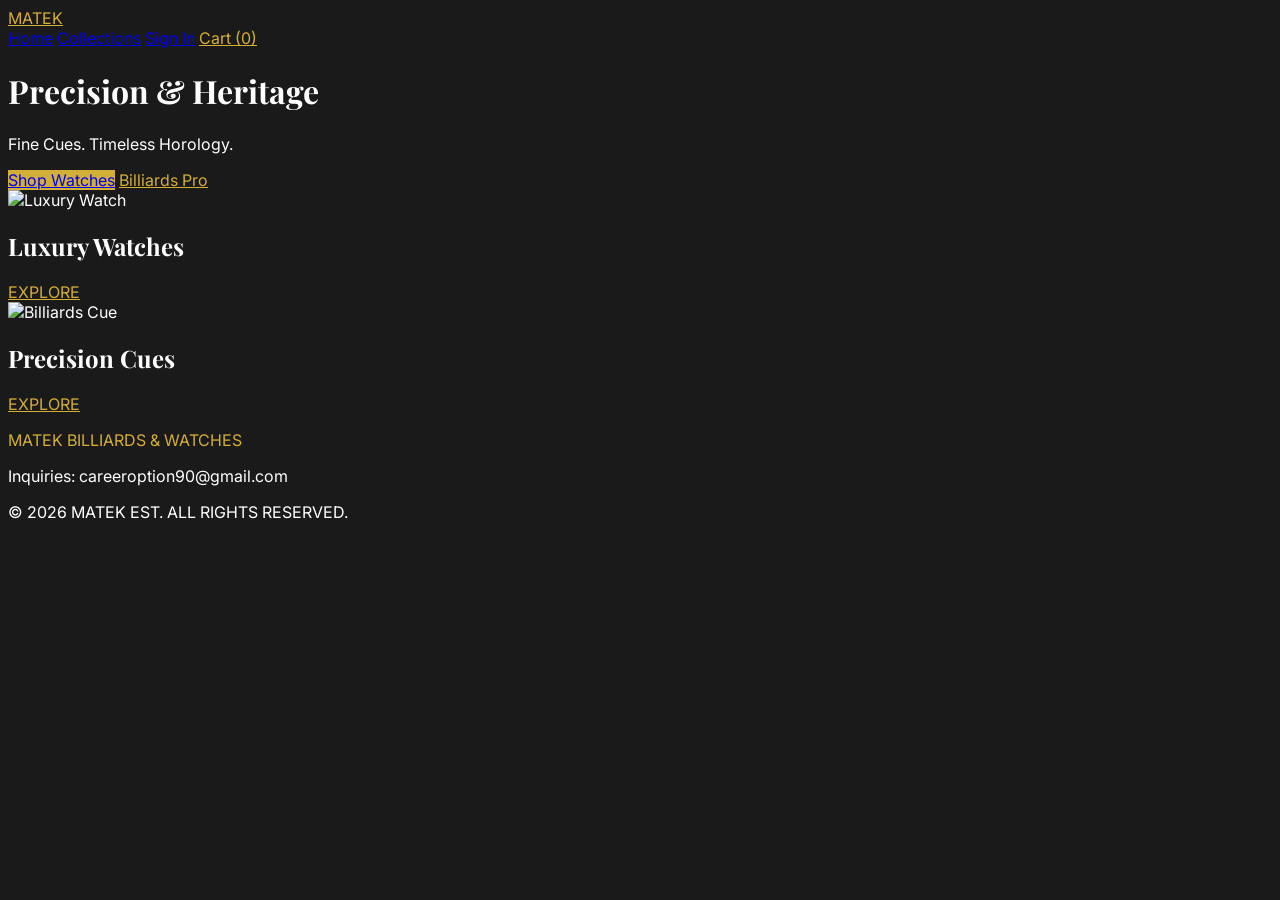
==== index.html @ eac7ac08 "Create index.html" ====
<!DOCTYPE html>
<html lang="en">
<head>
    <meta charset="UTF-8">
    <meta name="viewport" content="width=device-width, initial-scale=1.0">
    <title>Matek Billiards & Watches | Precision Excellence</title>
    <script src="https://cdn.tailwindcss.com"></script>
    <link href="https://fonts.googleapis.com/css2?family=Playfair+Display:wght@700&family=Inter:wght@300;400&display=swap" rel="stylesheet">
    <style>
        body { font-family: 'Inter', sans-serif; background-color: #1a1a1a; color: white; }
        h1, h2, h3 { font-family: 'Playfair Display', serif; }
        .gold-text { color: #D4AF37; }
        .gold-bg { background-color: #D4AF37; }
        .border-gold { border-color: #D4AF37; }
    </style>
</head>
<body>
    <nav class="p-6 border-b border-gray-800 flex justify-between items-center bg-[#1a1a1a] sticky top-0 z-50">
        <a href="index.html" class="text-2xl font-bold gold-text tracking-widest">MATEK</a>
        <div class="space-x-8 uppercase text-xs tracking-widest">
            <a href="index.html" class="hover:text-[#D4AF37]">Home</a>
            <a href="product.html" class="hover:text-[#D4AF37]">Collections</a>
            <a href="login.html" class="hover:text-[#D4AF37]">Sign In</a>
            <a href="cart.html" class="gold-text underline">Cart (0)</a>
        </div>
    </nav>

    <header class="relative h-[80vh] flex items-center justify-center text-center px-4">
        <div class="z-10">
            <h1 class="text-5xl md:text-7xl mb-4">Precision & Heritage</h1>
            <p class="text-gray-400 max-w-xl mx-auto mb-8 uppercase tracking-widest text-sm">Fine Cues. Timeless Horology.</p>
            <div class="flex gap-4 justify-center">
                <a href="product.html" class="gold-bg text-black px-8 py-3 font-bold hover:bg-yellow-600 transition">Shop Watches</a>
                <a href="#" class="border border-gold gold-text px-8 py-3 font-bold hover:bg-[#D4AF37] hover:text-black transition">Billiards Pro</a>
            </div>
        </div>
    </header>

    <section class="grid md:grid-cols-2 gap-4 p-4">
        <div class="h-[500px] bg-gray-900 flex items-end p-10 relative overflow-hidden group">
            <img src="https://images.unsplash.com/photo-1523275335684-37898b6baf30?auto=format&fit=crop&q=80&w=800" class="absolute inset-0 w-full h-full object-cover opacity-50 group-hover:scale-105 transition duration-700" alt="Luxury Watch">
            <div class="relative z-10">
                <h2 class="text-3xl mb-2">Luxury Watches</h2>
                <a href="product.html" class="text-xs gold-text border-b border-gold">EXPLORE</a>
            </div>
        </div>
        <div class="h-[500px] bg-gray-900 flex items-end p-10 relative overflow-hidden group">
            <img src="https://images.unsplash.com/photo-1544256220-410a56e077a7?auto=format&fit=crop&q=80&w=800" class="absolute inset-0 w-full h-full object-cover opacity-50 group-hover:scale-105 transition duration-700" alt="Billiards Cue">
            <div class="relative z-10">
                <h2 class="text-3xl mb-2">Precision Cues</h2>
                <a href="#" class="text-xs gold-text border-b border-gold">EXPLORE</a>
            </div>
        </div>
    </section>

    <footer class="p-20 border-t border-gray-800 text-center">
        <p class="gold-text mb-4 tracking-widest">MATEK BILLIARDS & WATCHES</p>
        <p class="text-gray-500 text-sm">Inquiries: careeroption90@gmail.com</p>
        <p class="text-gray-600 text-[10px] mt-10">© 2026 MATEK EST. ALL RIGHTS RESERVED.</p>
    </footer>
</body>
</html>
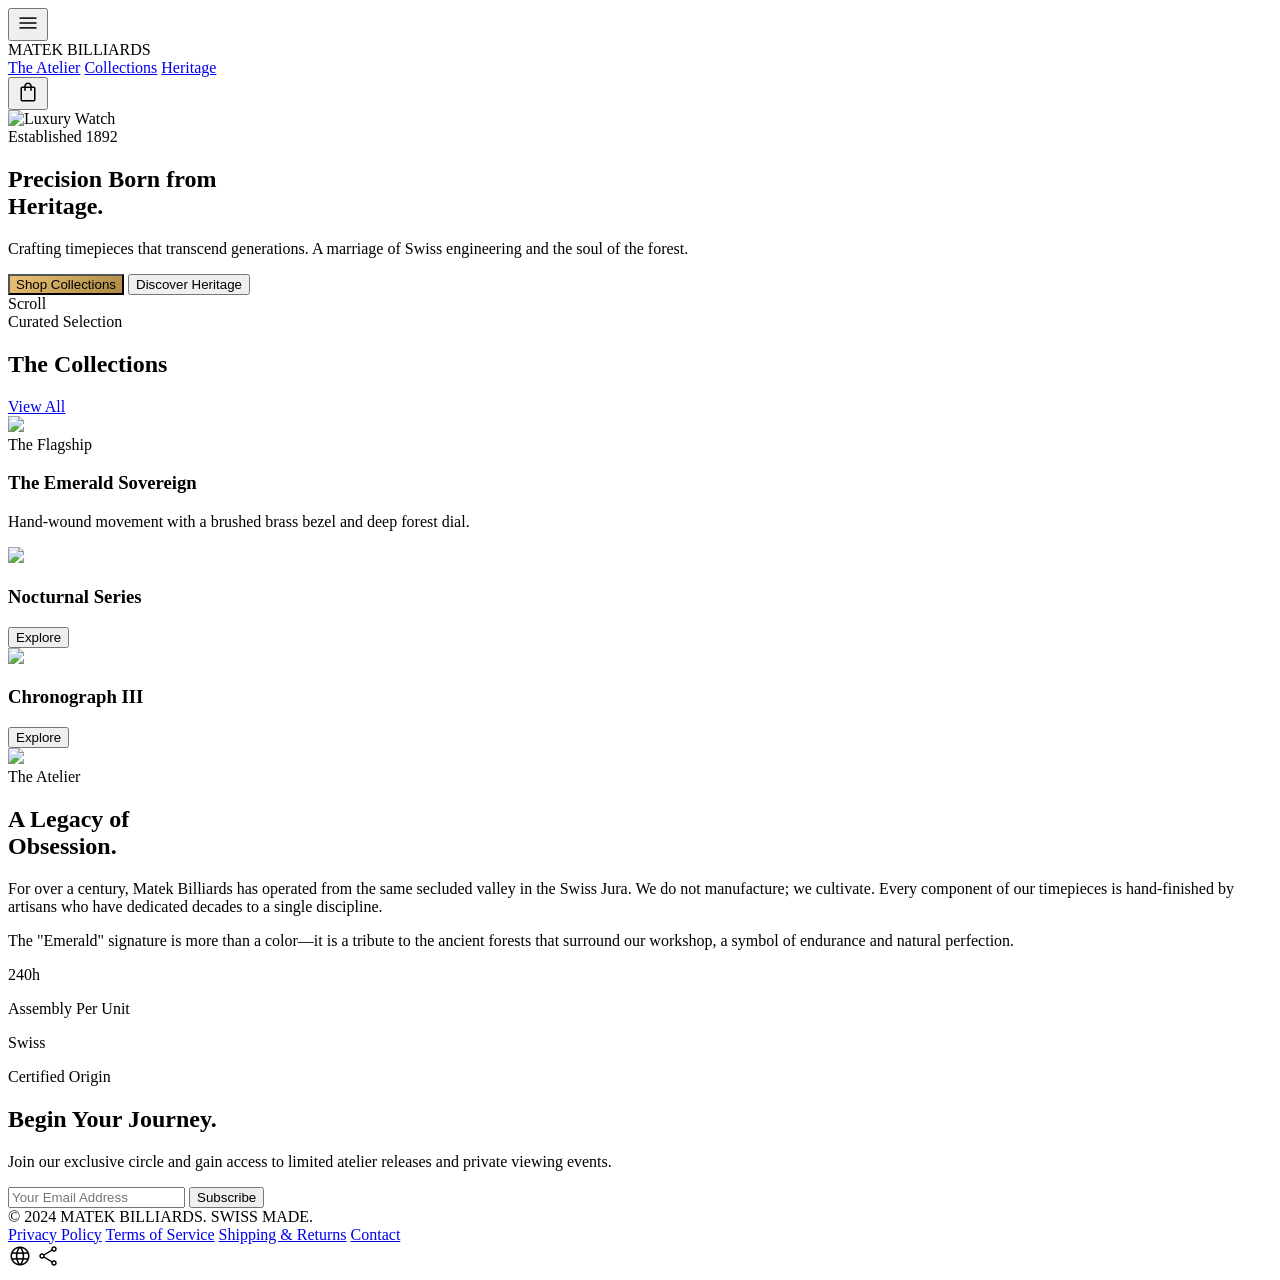
==== commit ce73acfe: "Add files via upload" ====
--- a/index.html
+++ b/index.html
@@ -1,62 +1,243 @@
 <!DOCTYPE html>
-<html lang="en">
-<head>
-    <meta charset="UTF-8">
-    <meta name="viewport" content="width=device-width, initial-scale=1.0">
-    <title>Matek Billiards & Watches | Precision Excellence</title>
-    <script src="https://cdn.tailwindcss.com"></script>
-    <link href="https://fonts.googleapis.com/css2?family=Playfair+Display:wght@700&family=Inter:wght@300;400&display=swap" rel="stylesheet">
-    <style>
-        body { font-family: 'Inter', sans-serif; background-color: #1a1a1a; color: white; }
-        h1, h2, h3 { font-family: 'Playfair Display', serif; }
-        .gold-text { color: #D4AF37; }
-        .gold-bg { background-color: #D4AF37; }
-        .border-gold { border-color: #D4AF37; }
+
+<html class="dark" lang="en"><head>
+<meta charset="utf-8"/>
+<meta content="width=device-width, initial-scale=1.0" name="viewport"/>
+<link href="https://fonts.googleapis.com/css2?family=Noto+Serif:ital,wght@0,400;0,700;1,400&amp;family=Manrope:wght@300;400;600;800&amp;display=swap" rel="stylesheet"/>
+<link href="https://fonts.googleapis.com/css2?family=Material+Symbols+Outlined:wght,FILL@100..700,0..1&amp;display=swap" rel="stylesheet"/>
+<link href="https://fonts.googleapis.com/css2?family=Material+Symbols+Outlined:wght,FILL@100..700,0..1&amp;display=swap" rel="stylesheet"/>
+<script src="https://cdn.tailwindcss.com?plugins=forms,container-queries"></script>
+<script id="tailwind-config">
+      tailwind.config = {
+        darkMode: "class",
+        theme: {
+          extend: {
+            colors: {
+              "outline-variant": "#414844",
+              "primary": "#e9c176",
+              "on-secondary-container": "#9dc0ad",
+              "primary-container": "#352400",
+              "secondary": "#abcfbb",
+              "on-surface-variant": "#c1c8c2",
+              "surface-container-lowest": "#06100c",
+              "tertiary-fixed": "#c0edd4",
+              "on-secondary": "#153629",
+              "surface-dim": "#0b1511",
+              "surface-bright": "#313b37",
+              "on-surface": "#dae5de",
+              "on-tertiary-fixed": "#002114",
+              "tertiary-fixed-dim": "#a4d0b9",
+              "error-container": "#93000a",
+              "on-tertiary": "#0c3727",
+              "surface-tint": "#e9c176",
+              "tertiary": "#a4d0b9",
+              "on-primary-container": "#ac8945",
+              "on-secondary-fixed": "#002115",
+              "tertiary-container": "#012e1e",
+              "on-primary": "#412d00",
+              "secondary-fixed": "#c6ebd7",
+              "inverse-on-surface": "#28332e",
+              "on-error": "#690005",
+              "inverse-primary": "#775a19",
+              "surface": "#0b1511",
+              "surface-container": "#17221d",
+              "primary-fixed": "#ffdea5",
+              "surface-container-low": "#131e19",
+              "on-primary-fixed-variant": "#5d4201",
+              "on-error-container": "#ffdad6",
+              "on-tertiary-fixed-variant": "#264e3d",
+              "surface-container-high": "#222c28",
+              "background": "#0b1511",
+              "primary-fixed-dim": "#e9c176",
+              "surface-variant": "#2c3732",
+              "on-tertiary-container": "#6d9782",
+              "on-background": "#dae5de",
+              "inverse-surface": "#dae5de",
+              "error": "#ffb4ab",
+              "secondary-fixed-dim": "#abcfbb",
+              "surface-container-highest": "#2c3732",
+              "on-primary-fixed": "#261900",
+              "on-secondary-fixed-variant": "#2d4d3e",
+              "secondary-container": "#2f5041",
+              "outline": "#8b928d"
+            },
+            fontFamily: {
+              "headline": ["Noto Serif"],
+              "body": ["Manrope"],
+              "label": ["Manrope"]
+            },
+            borderRadius: {"DEFAULT": "0.125rem", "lg": "0.25rem", "xl": "0.5rem", "full": "0.75rem"},
+          },
+        },
+      }
+    </script>
+<style>
+        .material-symbols-outlined {
+            font-variation-settings: 'FILL' 0, 'wght' 300, 'GRAD' 0, 'opsz' 24;
+        }
+        .bg-brass-gradient {
+            background: linear-gradient(135deg, #e9c176 0%, #ac8945 100%);
+        }
     </style>
-</head>
-<body>
-    <nav class="p-6 border-b border-gray-800 flex justify-between items-center bg-[#1a1a1a] sticky top-0 z-50">
-        <a href="index.html" class="text-2xl font-bold gold-text tracking-widest">MATEK</a>
-        <div class="space-x-8 uppercase text-xs tracking-widest">
-            <a href="index.html" class="hover:text-[#D4AF37]">Home</a>
-            <a href="product.html" class="hover:text-[#D4AF37]">Collections</a>
-            <a href="login.html" class="hover:text-[#D4AF37]">Sign In</a>
-            <a href="cart.html" class="gold-text underline">Cart (0)</a>
+<style>
+    body {
+      min-height: max(884px, 100dvh);
+    }
+  </style>
+  </head>
+<body class="bg-background text-on-surface font-body selection:bg-primary/30">
+<!-- TopAppBar -->
+<nav class="fixed top-0 w-full z-50 bg-[#0b1511]/80 backdrop-blur-xl dark:bg-[#0b1511]/80 flex justify-between items-center px-8 py-6 max-w-full mx-auto">
+<div class="flex items-center gap-4">
+<button class="text-[#e9c176] dark:text-[#e9c176] hover:bg-[#e9c176]/10 transition-all duration-300 p-2 rounded">
+<span class="material-symbols-outlined">menu</span>
+</button>
+</div>
+<div class="text-2xl font-serif tracking-tighter text-[#e9c176] dark:text-[#e9c176] uppercase italic">
+            MATEK BILLIARDS
         </div>
-    </nav>
-
-    <header class="relative h-[80vh] flex items-center justify-center text-center px-4">
-        <div class="z-10">
-            <h1 class="text-5xl md:text-7xl mb-4">Precision & Heritage</h1>
-            <p class="text-gray-400 max-w-xl mx-auto mb-8 uppercase tracking-widest text-sm">Fine Cues. Timeless Horology.</p>
-            <div class="flex gap-4 justify-center">
-                <a href="product.html" class="gold-bg text-black px-8 py-3 font-bold hover:bg-yellow-600 transition">Shop Watches</a>
-                <a href="#" class="border border-gold gold-text px-8 py-3 font-bold hover:bg-[#D4AF37] hover:text-black transition">Billiards Pro</a>
-            </div>
-        </div>
-    </header>
-
-    <section class="grid md:grid-cols-2 gap-4 p-4">
-        <div class="h-[500px] bg-gray-900 flex items-end p-10 relative overflow-hidden group">
-            <img src="https://images.unsplash.com/photo-1523275335684-37898b6baf30?auto=format&fit=crop&q=80&w=800" class="absolute inset-0 w-full h-full object-cover opacity-50 group-hover:scale-105 transition duration-700" alt="Luxury Watch">
-            <div class="relative z-10">
-                <h2 class="text-3xl mb-2">Luxury Watches</h2>
-                <a href="product.html" class="text-xs gold-text border-b border-gold">EXPLORE</a>
-            </div>
-        </div>
-        <div class="h-[500px] bg-gray-900 flex items-end p-10 relative overflow-hidden group">
-            <img src="https://images.unsplash.com/photo-1544256220-410a56e077a7?auto=format&fit=crop&q=80&w=800" class="absolute inset-0 w-full h-full object-cover opacity-50 group-hover:scale-105 transition duration-700" alt="Billiards Cue">
-            <div class="relative z-10">
-                <h2 class="text-3xl mb-2">Precision Cues</h2>
-                <a href="#" class="text-xs gold-text border-b border-gold">EXPLORE</a>
-            </div>
-        </div>
-    </section>
-
-    <footer class="p-20 border-t border-gray-800 text-center">
-        <p class="gold-text mb-4 tracking-widest">MATEK BILLIARDS & WATCHES</p>
-        <p class="text-gray-500 text-sm">Inquiries: careeroption90@gmail.com</p>
-        <p class="text-gray-600 text-[10px] mt-10">© 2026 MATEK EST. ALL RIGHTS RESERVED.</p>
-    </footer>
-</body>
-</html>
+<div class="hidden md:flex items-center space-x-8">
+<a class="text-[#e9c176] border-b-2 border-[#e9c176] pb-1 uppercase tracking-[0.1em] text-[0.6875rem] font-sans" href="#">The Atelier</a>
+<a class="text-[#dae5de] hover:text-[#e9c176] transition-colors uppercase tracking-[0.1em] text-[0.6875rem] font-sans" href="#">Collections</a>
+<a class="text-[#dae5de] hover:text-[#e9c176] transition-colors uppercase tracking-[0.1em] text-[0.6875rem] font-sans" href="#">Heritage</a>
+</div>
+<div class="flex items-center gap-4">
+<button class="text-[#e9c176] dark:text-[#e9c176] hover:bg-[#e9c176]/10 transition-all duration-300 p-2 rounded">
+<span class="material-symbols-outlined">shopping_bag</span>
+</button>
+</div>
+</nav>
+<main>
+<!-- Hero Section -->
+<section class="relative h-screen w-full flex items-center overflow-hidden">
+<div class="absolute inset-0 z-0">
+<img alt="Luxury Watch" class="w-full h-full object-cover brightness-50" data-alt="Extreme close-up of a luxury mechanical watch movement with gold gears and emerald green accents, dramatic moody cinematic lighting" src="https://lh3.googleusercontent.com/aida-public/[base64]"/>
+</div>
+<div class="relative z-10 px-8 md:px-24 max-w-4xl">
+<span class="block font-label text-[0.6875rem] uppercase tracking-[0.3em] text-primary mb-6">Established 1892</span>
+<h1 class="text-5xl md:text-7xl font-headline italic mb-8 leading-tight">Precision Born from <br/><span class="text-primary">Heritage.</span></h1>
+<p class="text-lg md:text-xl text-on-surface-variant max-w-lg mb-12 font-light leading-relaxed">
+                    Crafting timepieces that transcend generations. A marriage of Swiss engineering and the soul of the forest.
+                </p>
+<div class="flex flex-col sm:flex-row gap-6">
+<button class="bg-brass-gradient text-on-primary px-10 py-4 font-label uppercase tracking-widest text-xs font-bold rounded-DEFAULT hover:scale-105 transition-transform">
+                        Shop Collections
+                    </button>
+<button class="border border-outline-variant/20 text-primary px-10 py-4 font-label uppercase tracking-widest text-xs font-bold rounded-DEFAULT hover:bg-primary/5 transition-colors">
+                        Discover Heritage
+                    </button>
+</div>
+</div>
+<!-- Scroll Indicator -->
+<div class="absolute bottom-12 left-1/2 -translate-x-1/2 flex flex-col items-center gap-4">
+<span class="font-label text-[10px] uppercase tracking-[0.4em] text-on-surface-variant/40">Scroll</span>
+<div class="w-[1px] h-12 bg-gradient-to-b from-primary to-transparent"></div>
+</div>
+</section>
+<!-- Featured Collections (Bento Grid) -->
+<section class="py-32 px-8 md:px-24 bg-surface-container-low">
+<div class="flex justify-between items-end mb-16">
+<div>
+<span class="font-label text-[0.6875rem] uppercase tracking-[0.2em] text-primary">Curated Selection</span>
+<h2 class="text-4xl font-headline italic mt-2">The Collections</h2>
+</div>
+<a class="font-label text-xs uppercase tracking-widest text-primary border-b border-primary pb-1" href="#">View All</a>
+</div>
+<div class="grid grid-cols-1 md:grid-cols-12 gap-6 h-[800px]">
+<!-- Main Featured -->
+<div class="md:col-span-8 relative group overflow-hidden rounded-lg bg-surface-container">
+<img class="w-full h-full object-cover transition-transform duration-700 group-hover:scale-105" data-alt="Elegant gold watch with a deep green leather strap lying on a dark velvet surface with soft side lighting" src="https://lh3.googleusercontent.com/aida-public/[base64]"/>
+<div class="absolute bottom-0 left-0 w-full p-12 bg-gradient-to-t from-surface-dim to-transparent">
+<span class="font-label text-[10px] uppercase tracking-widest text-primary">The Flagship</span>
+<h3 class="text-3xl font-headline italic mt-2">The Emerald Sovereign</h3>
+<p class="text-on-surface-variant mt-4 max-w-sm">Hand-wound movement with a brushed brass bezel and deep forest dial.</p>
+</div>
+</div>
+<!-- Secondary -->
+<div class="md:col-span-4 grid grid-rows-2 gap-6">
+<div class="relative group overflow-hidden rounded-lg bg-surface-container">
+<img class="w-full h-full object-cover transition-transform duration-700 group-hover:scale-105" data-alt="Sophisticated black watch face with gold markers and hands, minimalist design, luxury aesthetic" src="https://lh3.googleusercontent.com/aida-public/[base64]"/>
+<div class="absolute inset-0 bg-surface-dim/40 flex flex-col justify-end p-8">
+<h3 class="text-xl font-headline italic">Nocturnal Series</h3>
+<button class="mt-4 text-xs font-label uppercase text-primary text-left tracking-widest">Explore</button>
+</div>
+</div>
+<div class="relative group overflow-hidden rounded-lg bg-surface-container">
+<img class="w-full h-full object-cover transition-transform duration-700 group-hover:scale-105" data-alt="Macro photo of watch components, gears and springs in brass and steel on a dark background" src="https://lh3.googleusercontent.com/aida-public/[base64]"/>
+<div class="absolute inset-0 bg-surface-dim/40 flex flex-col justify-end p-8">
+<h3 class="text-xl font-headline italic">Chronograph III</h3>
+<button class="mt-4 text-xs font-label uppercase text-primary text-left tracking-widest">Explore</button>
+</div>
+</div>
+</div>
+</div>
+</section>
+<!-- Brand Story / Craftsmanship -->
+<section class="py-32 bg-surface">
+<div class="max-w-7xl mx-auto px-8 grid grid-cols-1 md:grid-cols-2 gap-24 items-center">
+<div class="order-2 md:order-1 relative">
+<div class="aspect-[4/5] bg-surface-container-high rounded-lg overflow-hidden">
+<img class="w-full h-full object-cover opacity-80" data-alt="Hands of a master watchmaker working with precision tools on a complex mechanical watch movement" src="https://lh3.googleusercontent.com/aida-public/[base64]"/>
+</div>
+<!-- Decorative Element -->
+<div class="absolute -bottom-8 -right-8 w-48 h-48 bg-brass-gradient/10 backdrop-blur-3xl rounded-full blur-2xl"></div>
+</div>
+<div class="order-1 md:order-2">
+<span class="font-label text-[0.6875rem] uppercase tracking-[0.2em] text-primary">The Atelier</span>
+<h2 class="text-5xl font-headline italic mt-6 mb-8">A Legacy of <br/>Obsession.</h2>
+<p class="text-on-surface-variant leading-relaxed mb-6 font-light">
+                        For over a century, Matek Billiards has operated from the same secluded valley in the Swiss Jura. We do not manufacture; we cultivate. Every component of our timepieces is hand-finished by artisans who have dedicated decades to a single discipline.
+                    </p>
+<p class="text-on-surface-variant leading-relaxed mb-10 font-light">
+                        The "Emerald" signature is more than a color—it is a tribute to the ancient forests that surround our workshop, a symbol of endurance and natural perfection.
+                    </p>
+<div class="grid grid-cols-2 gap-8 py-8 border-t border-outline-variant/15">
+<div>
+<span class="text-3xl font-headline text-primary italic">240h</span>
+<p class="text-[10px] font-label uppercase tracking-widest text-on-surface-variant/60 mt-2">Assembly Per Unit</p>
+</div>
+<div>
+<span class="text-3xl font-headline text-primary italic">Swiss</span>
+<p class="text-[10px] font-label uppercase tracking-widest text-on-surface-variant/60 mt-2">Certified Origin</p>
+</div>
+</div>
+</div>
+</div>
+</section>
+<!-- CTA Section -->
+<section class="py-32 px-8">
+<div class="max-w-5xl mx-auto bg-surface-container-highest rounded-xl p-16 md:p-24 text-center relative overflow-hidden">
+<div class="relative z-10">
+<h2 class="text-4xl md:text-5xl font-headline italic mb-8">Begin Your Journey.</h2>
+<p class="text-on-surface-variant max-w-xl mx-auto mb-12 font-light">
+                        Join our exclusive circle and gain access to limited atelier releases and private viewing events.
+                    </p>
+<form class="max-w-md mx-auto flex flex-col sm:flex-row gap-4">
+<input class="flex-1 bg-transparent border-0 border-b border-outline-variant/40 focus:ring-0 focus:border-primary text-on-surface font-light py-3" placeholder="Your Email Address" type="email"/>
+<button class="bg-primary text-on-primary px-8 py-3 font-label text-[10px] uppercase tracking-widest font-bold">Subscribe</button>
+</form>
+</div>
+<!-- Background texture/light -->
+<div class="absolute top-0 right-0 w-64 h-64 bg-primary/5 rounded-full blur-3xl -translate-y-1/2 translate-x-1/2"></div>
+</div>
+</section>
+</main>
+<!-- Footer -->
+<footer class="bg-[#0b1511] dark:bg-[#0b1511] w-full border-t border-[#dae5de]/15 flex flex-col md:flex-row justify-between items-center px-12 py-16 w-full mt-auto">
+<div class="mb-8 md:mb-0">
+<span class="font-sans Manrope text-[10px] uppercase tracking-widest text-[#dae5de]/40">
+                © 2024 MATEK BILLIARDS. SWISS MADE.
+            </span>
+</div>
+<div class="flex flex-wrap justify-center gap-8">
+<a class="font-sans Manrope text-[10px] uppercase tracking-widest text-[#dae5de]/40 hover:text-[#e9c176] transition-colors duration-300" href="#">Privacy Policy</a>
+<a class="font-sans Manrope text-[10px] uppercase tracking-widest text-[#dae5de]/40 hover:text-[#e9c176] transition-colors duration-300" href="#">Terms of Service</a>
+<a class="font-sans Manrope text-[10px] uppercase tracking-widest text-[#dae5de]/40 hover:text-[#e9c176] transition-colors duration-300" href="#">Shipping &amp; Returns</a>
+<a class="font-sans Manrope text-[10px] uppercase tracking-widest text-[#dae5de]/40 hover:text-[#e9c176] transition-colors duration-300" href="#">Contact</a>
+</div>
+<div class="mt-8 md:mt-0 flex gap-6">
+<span class="material-symbols-outlined text-[#dae5de]/40 hover:text-[#e9c176] cursor-pointer">language</span>
+<span class="material-symbols-outlined text-[#dae5de]/40 hover:text-[#e9c176] cursor-pointer">share</span>
+</div>
+</footer>
+</body></html>
